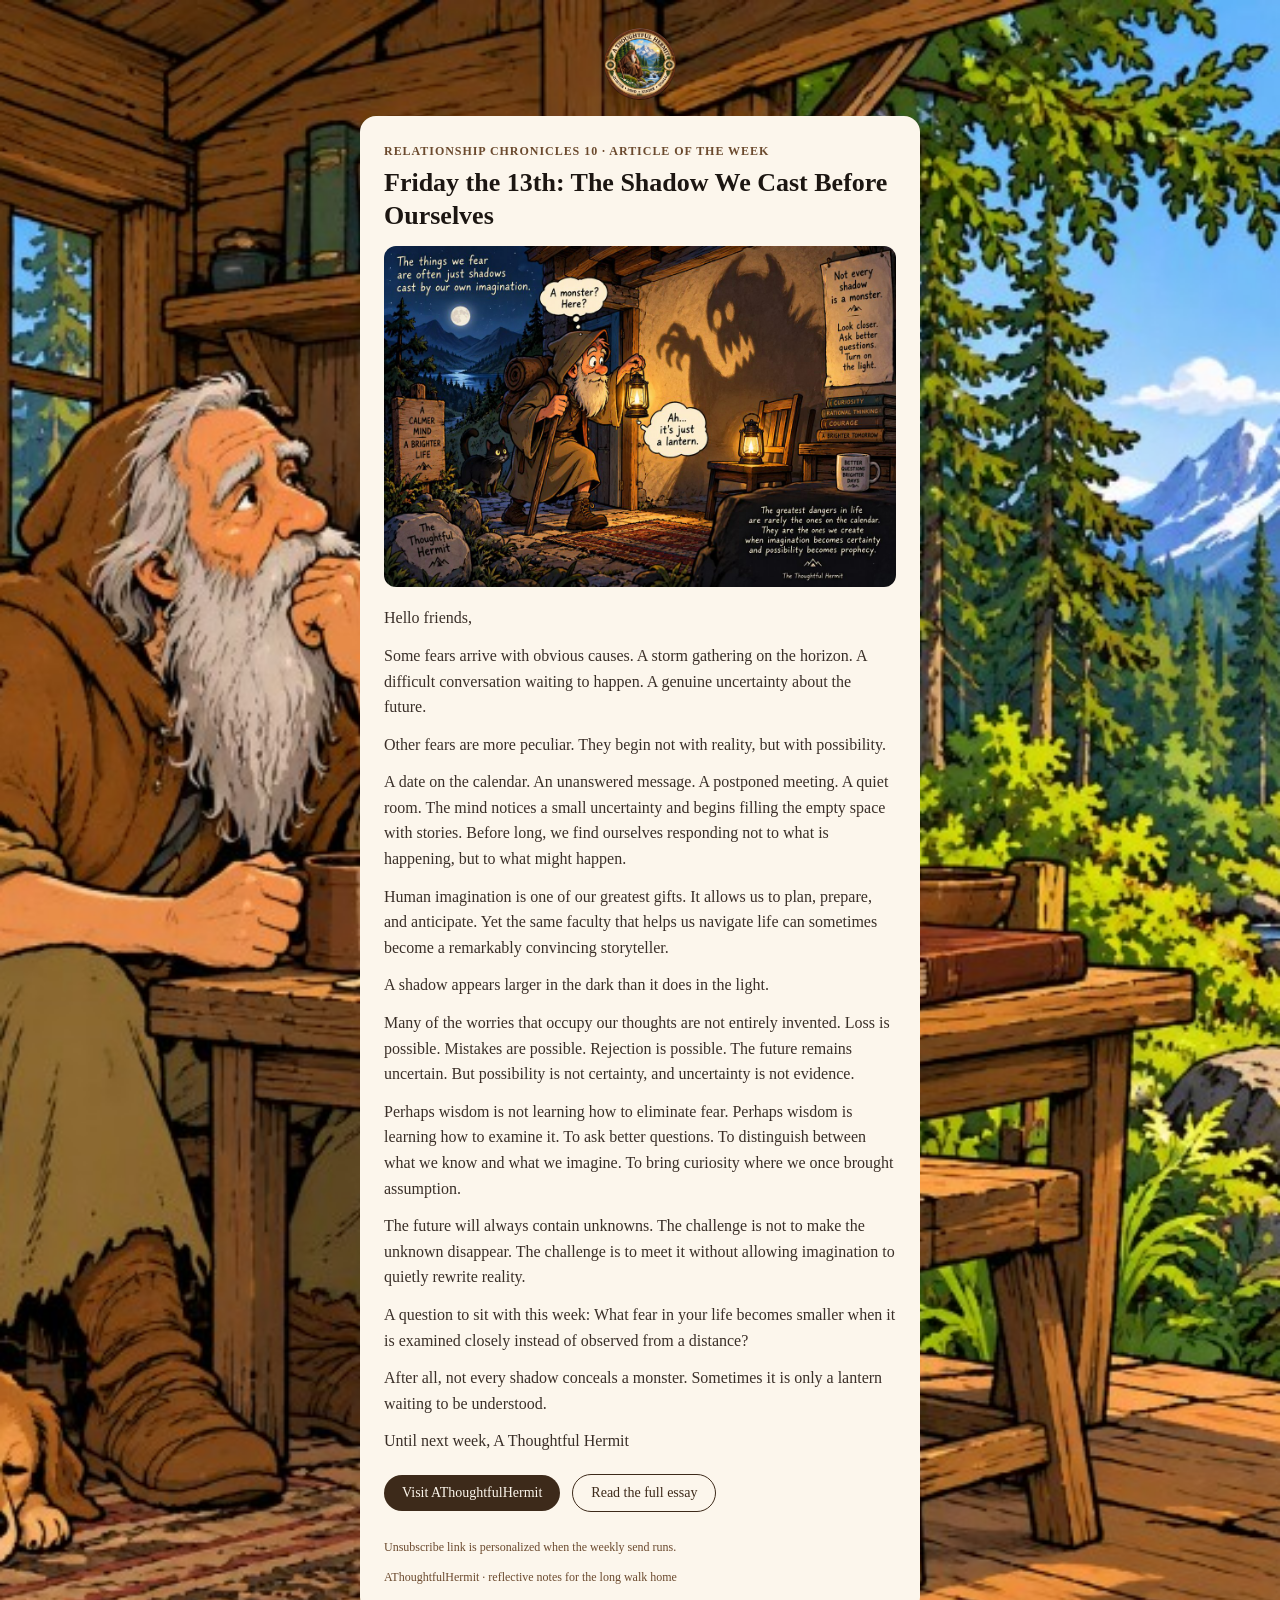
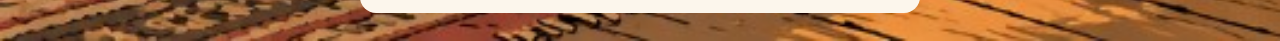
==== editions/friday-the-13th-2026-11-17.html @ 681cfeb0 "Add Friday the 13th as lead chronicle and article of the week. Publish newsletter assets on Pages, d" ====
<!DOCTYPE html>
<html lang="en">
<head>
  <meta charset="utf-8" />
  <meta name="viewport" content="width=device-width, initial-scale=1" />
  <title>AThoughtfulHermit</title>
</head>
<body style="margin:0;padding:0;background-color:#1c1612;">
  <div style="display:none;max-height:0;overflow:hidden;opacity:0;">Relationship Chronicles 10: Friday the 13th: The Shadow We Cast Before Ourselves</div>
  <table role="presentation" width="100%" cellspacing="0" cellpadding="0" border="0" style="background-color:#1c1612;">
    <tr>
      <td align="center" background="https://jmaret.github.io/AThoughtfulHermit/images/AThoughtFulHermit.jpg" bgcolor="#1c1612" style="background-color:#1c1612;background-image:url('https://jmaret.github.io/AThoughtfulHermit/images/AThoughtFulHermit.jpg');background-size:cover;background-position:center;padding:28px 16px;">
        <!--[if gte mso 9]>
        <v:rect xmlns:v="urn:schemas-microsoft-com:vml" fill="true" stroke="false" style="width:640px;">
          <v:fill type="frame" src="https://jmaret.github.io/AThoughtfulHermit/images/AThoughtFulHermit.jpg" color="#1c1612" />
          <v:textbox style="mso-fit-shape-to-text:true" inset="0,0,0,0">
        <![endif]-->
        <table role="presentation" width="100%" cellspacing="0" cellpadding="0" border="0" style="max-width:560px;margin:0 auto;">
          <tr>
            <td align="center" style="padding-bottom:16px;">
              <img src="https://jmaret.github.io/AThoughtfulHermit/images/TransparentMasterLogo.png" width="72" height="72" alt="AThoughtfulHermit" style="display:block;border:0;border-radius:50%;" />
            </td>
          </tr>
          <tr>
            <td style="background-color:#fcf6ec;border-radius:16px;padding:28px 24px;color:#1c1612;font-family:Georgia,'Times New Roman',serif;">
              
    <p style="margin:0 0 8px;font-size:12px;letter-spacing:0.08em;text-transform:uppercase;color:#6b4a2e;font-weight:bold;">Relationship Chronicles 10 · Article of the week</p>
    <h1 style="margin:0 0 14px;font-size:26px;line-height:1.25;color:#1c1612;">Friday the 13th: The Shadow We Cast Before Ourselves</h1>
    <p style="margin:0 0 18px;">
      <img src="https://jmaret.github.io/AThoughtfulHermit/images/newsletter_rc_10.jpg" alt="Friday the 13th: The Shadow We Cast Before Ourselves" width="512" style="display:block;width:100%;max-width:512px;height:auto;border:0;border-radius:12px;" />
    </p>
    <p style="margin:0 0 12px;font-size:16px;line-height:1.6;color:#3a2f28;">Hello friends,</p><p style="margin:0 0 12px;font-size:16px;line-height:1.6;color:#3a2f28;">Some fears arrive with obvious causes. A storm gathering on the horizon. A difficult conversation waiting to happen. A genuine uncertainty about the future.</p><p style="margin:0 0 12px;font-size:16px;line-height:1.6;color:#3a2f28;">Other fears are more peculiar. They begin not with reality, but with possibility.</p><p style="margin:0 0 12px;font-size:16px;line-height:1.6;color:#3a2f28;">A date on the calendar. An unanswered message. A postponed meeting. A quiet room. The mind notices a small uncertainty and begins filling the empty space with stories. Before long, we find ourselves responding not to what is happening, but to what might happen.</p><p style="margin:0 0 12px;font-size:16px;line-height:1.6;color:#3a2f28;">Human imagination is one of our greatest gifts. It allows us to plan, prepare, and anticipate. Yet the same faculty that helps us navigate life can sometimes become a remarkably convincing storyteller.</p><p style="margin:0 0 12px;font-size:16px;line-height:1.6;color:#3a2f28;">A shadow appears larger in the dark than it does in the light.</p><p style="margin:0 0 12px;font-size:16px;line-height:1.6;color:#3a2f28;">Many of the worries that occupy our thoughts are not entirely invented. Loss is possible. Mistakes are possible. Rejection is possible. The future remains uncertain. But possibility is not certainty, and uncertainty is not evidence.</p><p style="margin:0 0 12px;font-size:16px;line-height:1.6;color:#3a2f28;">Perhaps wisdom is not learning how to eliminate fear. Perhaps wisdom is learning how to examine it. To ask better questions. To distinguish between what we know and what we imagine. To bring curiosity where we once brought assumption.</p><p style="margin:0 0 12px;font-size:16px;line-height:1.6;color:#3a2f28;">The future will always contain unknowns. The challenge is not to make the unknown disappear. The challenge is to meet it without allowing imagination to quietly rewrite reality.</p><p style="margin:0 0 12px;font-size:16px;line-height:1.6;color:#3a2f28;">A question to sit with this week: What fear in your life becomes smaller when it is examined closely instead of observed from a distance?</p><p style="margin:0 0 12px;font-size:16px;line-height:1.6;color:#3a2f28;">After all, not every shadow conceals a monster. Sometimes it is only a lantern waiting to be understood.</p><p style="margin:0 0 12px;font-size:16px;line-height:1.6;color:#3a2f28;">Until next week, A Thoughtful Hermit</p>
    <p style="margin:20px 0 0;">
      <a href="https://jmaret.github.io/AThoughtfulHermit/" style="display:inline-block;background:#3d2a1a;color:#fcf6ec;text-decoration:none;padding:10px 18px;border-radius:999px;font-size:14px;margin:0 8px 8px 0;">Visit AThoughtfulHermit</a>
      <a href="https://jmaret.github.io/AThoughtfulHermit/#essay/friday-the-13th" style="display:inline-block;background:#fcf6ec;color:#3d2a1a;text-decoration:none;padding:10px 18px;border-radius:999px;font-size:14px;border:1px solid #3d2a1a;margin:0 0 8px 0;">Read the full essay</a>
    </p>
    <p style="margin:18px 0 0;font-size:12px;line-height:1.5;color:#6b4a2e;">Unsubscribe link is personalized when the weekly send runs.</p>
    <p style="margin:14px 0 0;font-size:12px;color:#6b4a2e;">AThoughtfulHermit · reflective notes for the long walk home</p>
  
            </td>
          </tr>
        </table>
        <!--[if gte mso 9]>
          </v:textbox>
        </v:rect>
        <![endif]-->
      </td>
    </tr>
  </table>
</body>
</html>
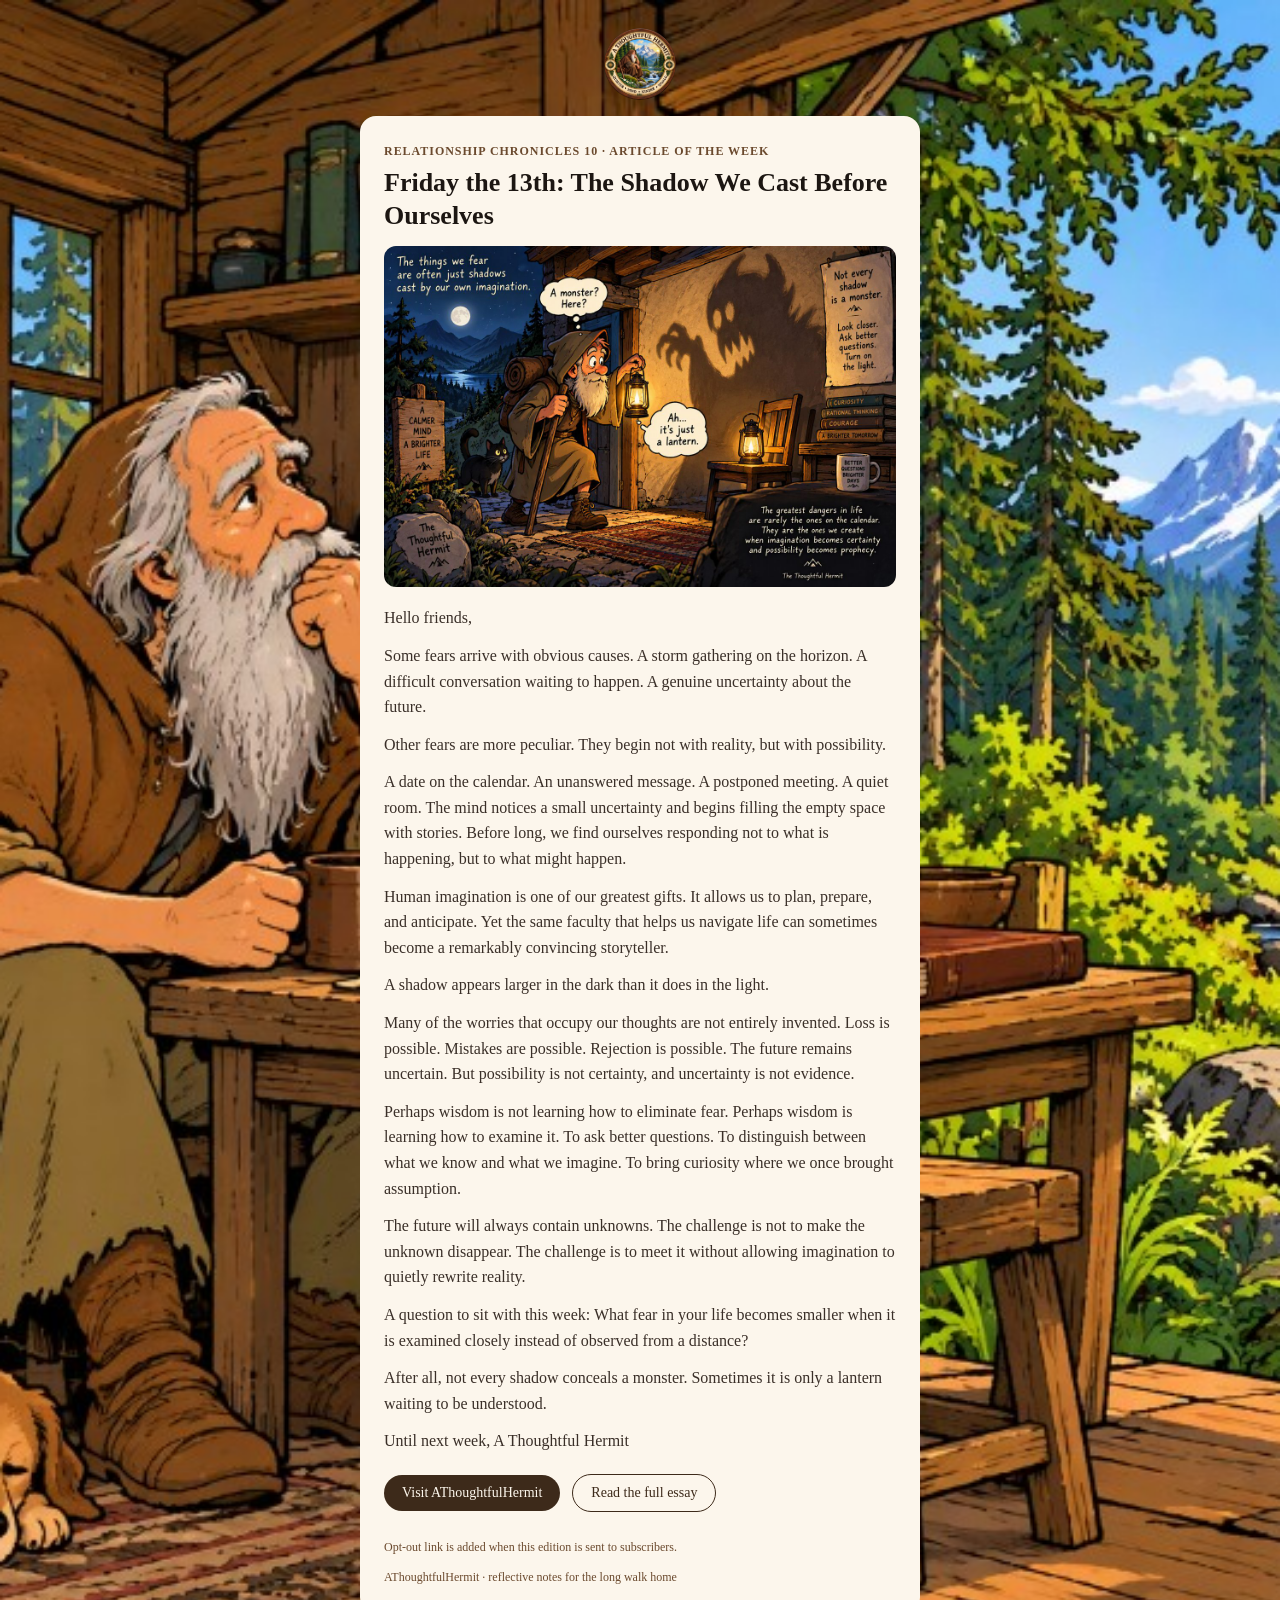
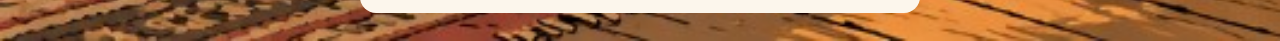
==== commit 9b478d06: "Fix newsletter unsubscribe injection and deep-link modal edge cases. Weekly sends now replace the op" ====
--- a/editions/friday-the-13th-2026-11-17.html
+++ b/editions/friday-the-13th-2026-11-17.html
@@ -34,7 +34,7 @@
       <a href="https://jmaret.github.io/AThoughtfulHermit/" style="display:inline-block;background:#3d2a1a;color:#fcf6ec;text-decoration:none;padding:10px 18px;border-radius:999px;font-size:14px;margin:0 8px 8px 0;">Visit AThoughtfulHermit</a>
       <a href="https://jmaret.github.io/AThoughtfulHermit/#essay/friday-the-13th" style="display:inline-block;background:#fcf6ec;color:#3d2a1a;text-decoration:none;padding:10px 18px;border-radius:999px;font-size:14px;border:1px solid #3d2a1a;margin:0 0 8px 0;">Read the full essay</a>
     </p>
-    <p style="margin:18px 0 0;font-size:12px;line-height:1.5;color:#6b4a2e;">Unsubscribe link is personalized when the weekly send runs.</p>
+    <p style="margin:18px 0 0;font-size:12px;line-height:1.5;color:#6b4a2e;">Opt-out link is added when this edition is sent to subscribers.</p>
     <p style="margin:14px 0 0;font-size:12px;color:#6b4a2e;">AThoughtfulHermit · reflective notes for the long walk home</p>
   
             </td>
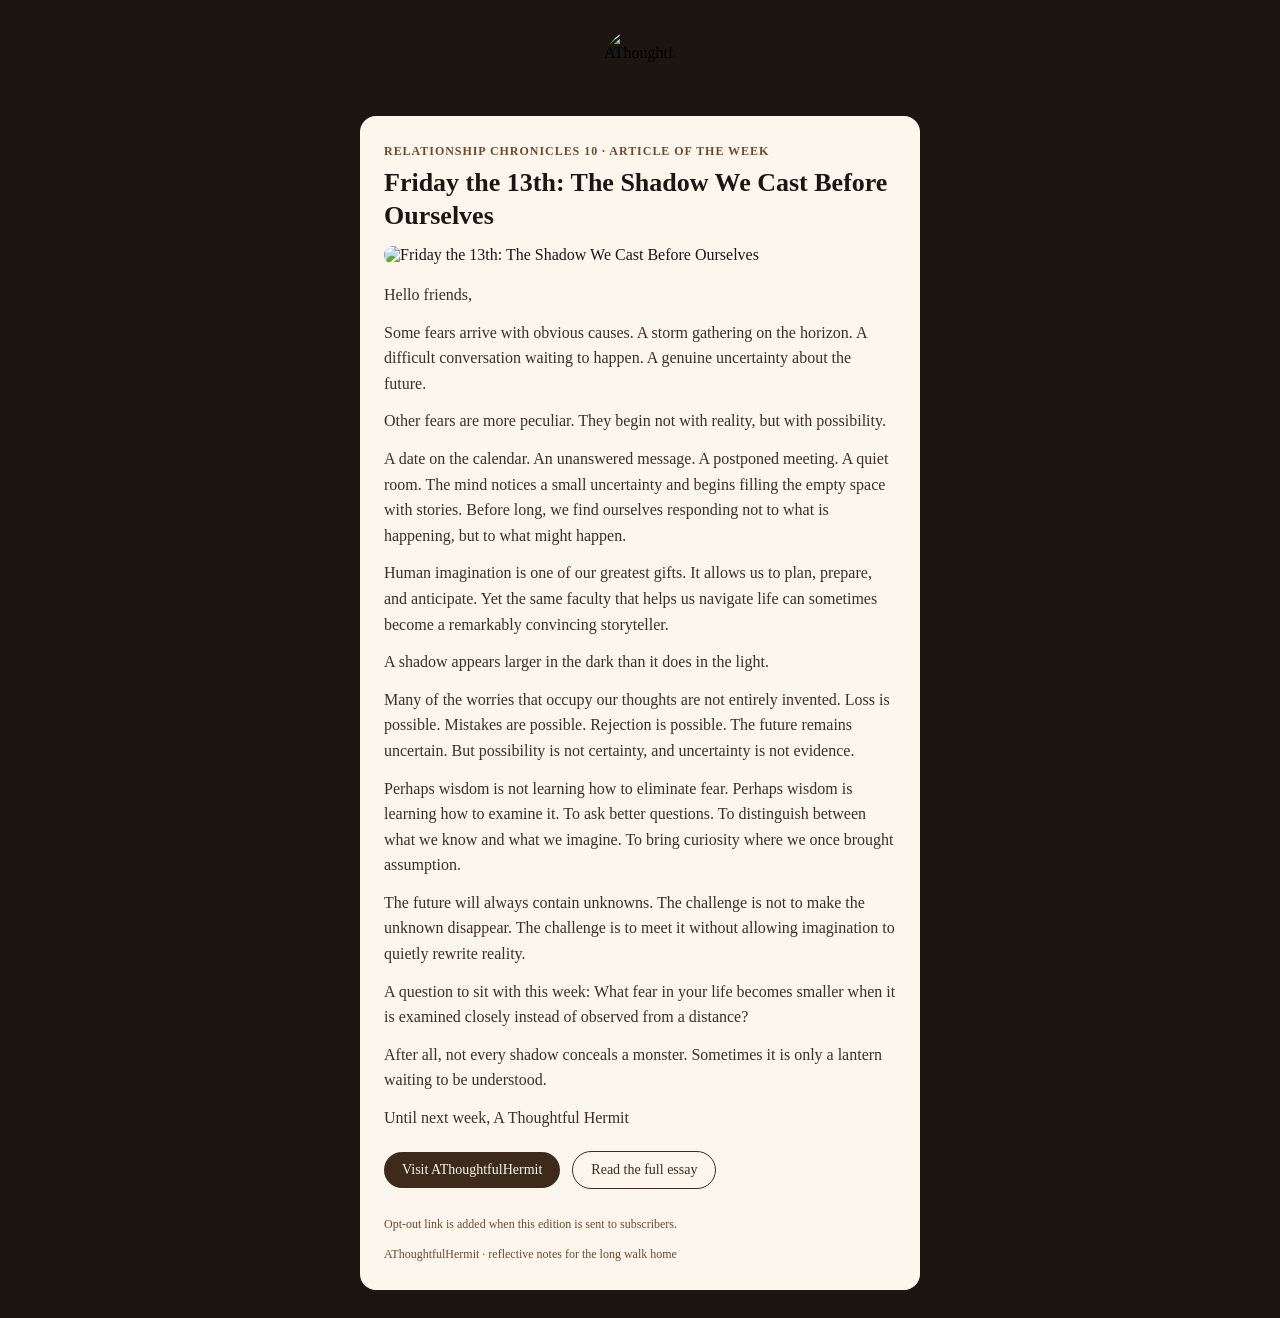
==== commit 60fa398d: "Point site and newsletter URLs at athoughtfulhermit.com. Align config, email builder defaults, and s" ====
--- a/editions/friday-the-13th-2026-11-17.html
+++ b/editions/friday-the-13th-2026-11-17.html
@@ -9,16 +9,16 @@
   <div style="display:none;max-height:0;overflow:hidden;opacity:0;">Relationship Chronicles 10: Friday the 13th: The Shadow We Cast Before Ourselves</div>
   <table role="presentation" width="100%" cellspacing="0" cellpadding="0" border="0" style="background-color:#1c1612;">
     <tr>
-      <td align="center" background="https://jmaret.github.io/AThoughtfulHermit/images/AThoughtFulHermit.jpg" bgcolor="#1c1612" style="background-color:#1c1612;background-image:url('https://jmaret.github.io/AThoughtfulHermit/images/AThoughtFulHermit.jpg');background-size:cover;background-position:center;padding:28px 16px;">
+      <td align="center" background="https://athoughtfulhermit.com/images/AThoughtFulHermit.jpg" bgcolor="#1c1612" style="background-color:#1c1612;background-image:url('https://athoughtfulhermit.com/images/AThoughtFulHermit.jpg');background-size:cover;background-position:center;padding:28px 16px;">
         <!--[if gte mso 9]>
         <v:rect xmlns:v="urn:schemas-microsoft-com:vml" fill="true" stroke="false" style="width:640px;">
-          <v:fill type="frame" src="https://jmaret.github.io/AThoughtfulHermit/images/AThoughtFulHermit.jpg" color="#1c1612" />
+          <v:fill type="frame" src="https://athoughtfulhermit.com/images/AThoughtFulHermit.jpg" color="#1c1612" />
           <v:textbox style="mso-fit-shape-to-text:true" inset="0,0,0,0">
         <![endif]-->
         <table role="presentation" width="100%" cellspacing="0" cellpadding="0" border="0" style="max-width:560px;margin:0 auto;">
           <tr>
             <td align="center" style="padding-bottom:16px;">
-              <img src="https://jmaret.github.io/AThoughtfulHermit/images/TransparentMasterLogo.png" width="72" height="72" alt="AThoughtfulHermit" style="display:block;border:0;border-radius:50%;" />
+              <img src="https://athoughtfulhermit.com/images/TransparentMasterLogo.png" width="72" height="72" alt="AThoughtfulHermit" style="display:block;border:0;border-radius:50%;" />
             </td>
           </tr>
           <tr>
@@ -27,12 +27,12 @@
     <p style="margin:0 0 8px;font-size:12px;letter-spacing:0.08em;text-transform:uppercase;color:#6b4a2e;font-weight:bold;">Relationship Chronicles 10 · Article of the week</p>
     <h1 style="margin:0 0 14px;font-size:26px;line-height:1.25;color:#1c1612;">Friday the 13th: The Shadow We Cast Before Ourselves</h1>
     <p style="margin:0 0 18px;">
-      <img src="https://jmaret.github.io/AThoughtfulHermit/images/newsletter_rc_10.jpg" alt="Friday the 13th: The Shadow We Cast Before Ourselves" width="512" style="display:block;width:100%;max-width:512px;height:auto;border:0;border-radius:12px;" />
+      <img src="https://athoughtfulhermit.com/images/newsletter_rc_10.jpg" alt="Friday the 13th: The Shadow We Cast Before Ourselves" width="512" style="display:block;width:100%;max-width:512px;height:auto;border:0;border-radius:12px;" />
     </p>
     <p style="margin:0 0 12px;font-size:16px;line-height:1.6;color:#3a2f28;">Hello friends,</p><p style="margin:0 0 12px;font-size:16px;line-height:1.6;color:#3a2f28;">Some fears arrive with obvious causes. A storm gathering on the horizon. A difficult conversation waiting to happen. A genuine uncertainty about the future.</p><p style="margin:0 0 12px;font-size:16px;line-height:1.6;color:#3a2f28;">Other fears are more peculiar. They begin not with reality, but with possibility.</p><p style="margin:0 0 12px;font-size:16px;line-height:1.6;color:#3a2f28;">A date on the calendar. An unanswered message. A postponed meeting. A quiet room. The mind notices a small uncertainty and begins filling the empty space with stories. Before long, we find ourselves responding not to what is happening, but to what might happen.</p><p style="margin:0 0 12px;font-size:16px;line-height:1.6;color:#3a2f28;">Human imagination is one of our greatest gifts. It allows us to plan, prepare, and anticipate. Yet the same faculty that helps us navigate life can sometimes become a remarkably convincing storyteller.</p><p style="margin:0 0 12px;font-size:16px;line-height:1.6;color:#3a2f28;">A shadow appears larger in the dark than it does in the light.</p><p style="margin:0 0 12px;font-size:16px;line-height:1.6;color:#3a2f28;">Many of the worries that occupy our thoughts are not entirely invented. Loss is possible. Mistakes are possible. Rejection is possible. The future remains uncertain. But possibility is not certainty, and uncertainty is not evidence.</p><p style="margin:0 0 12px;font-size:16px;line-height:1.6;color:#3a2f28;">Perhaps wisdom is not learning how to eliminate fear. Perhaps wisdom is learning how to examine it. To ask better questions. To distinguish between what we know and what we imagine. To bring curiosity where we once brought assumption.</p><p style="margin:0 0 12px;font-size:16px;line-height:1.6;color:#3a2f28;">The future will always contain unknowns. The challenge is not to make the unknown disappear. The challenge is to meet it without allowing imagination to quietly rewrite reality.</p><p style="margin:0 0 12px;font-size:16px;line-height:1.6;color:#3a2f28;">A question to sit with this week: What fear in your life becomes smaller when it is examined closely instead of observed from a distance?</p><p style="margin:0 0 12px;font-size:16px;line-height:1.6;color:#3a2f28;">After all, not every shadow conceals a monster. Sometimes it is only a lantern waiting to be understood.</p><p style="margin:0 0 12px;font-size:16px;line-height:1.6;color:#3a2f28;">Until next week, A Thoughtful Hermit</p>
     <p style="margin:20px 0 0;">
-      <a href="https://jmaret.github.io/AThoughtfulHermit/" style="display:inline-block;background:#3d2a1a;color:#fcf6ec;text-decoration:none;padding:10px 18px;border-radius:999px;font-size:14px;margin:0 8px 8px 0;">Visit AThoughtfulHermit</a>
-      <a href="https://jmaret.github.io/AThoughtfulHermit/#essay/friday-the-13th" style="display:inline-block;background:#fcf6ec;color:#3d2a1a;text-decoration:none;padding:10px 18px;border-radius:999px;font-size:14px;border:1px solid #3d2a1a;margin:0 0 8px 0;">Read the full essay</a>
+      <a href="https://athoughtfulhermit.com/" style="display:inline-block;background:#3d2a1a;color:#fcf6ec;text-decoration:none;padding:10px 18px;border-radius:999px;font-size:14px;margin:0 8px 8px 0;">Visit AThoughtfulHermit</a>
+      <a href="https://athoughtfulhermit.com/#essay/friday-the-13th" style="display:inline-block;background:#fcf6ec;color:#3d2a1a;text-decoration:none;padding:10px 18px;border-radius:999px;font-size:14px;border:1px solid #3d2a1a;margin:0 0 8px 0;">Read the full essay</a>
     </p>
     <p style="margin:18px 0 0;font-size:12px;line-height:1.5;color:#6b4a2e;">Opt-out link is added when this edition is sent to subscribers.</p>
     <p style="margin:14px 0 0;font-size:12px;color:#6b4a2e;">AThoughtfulHermit · reflective notes for the long walk home</p>
